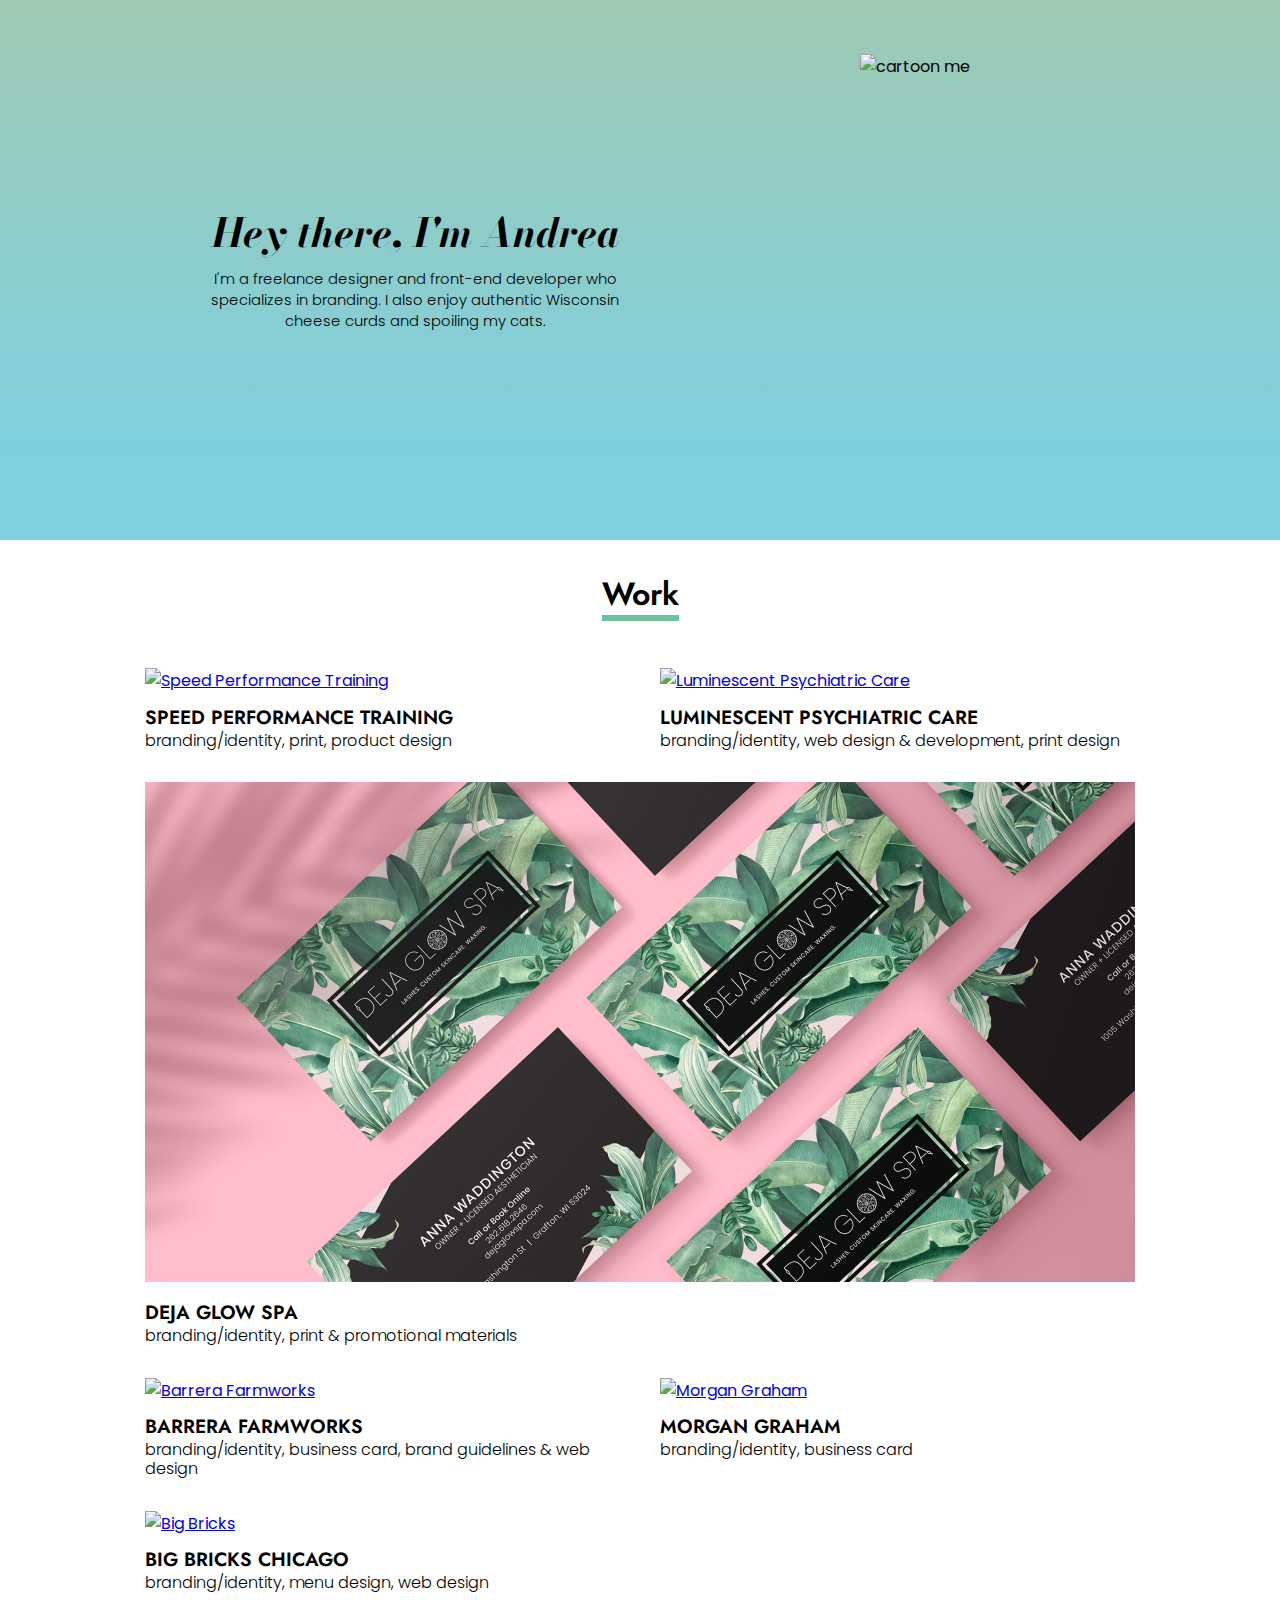
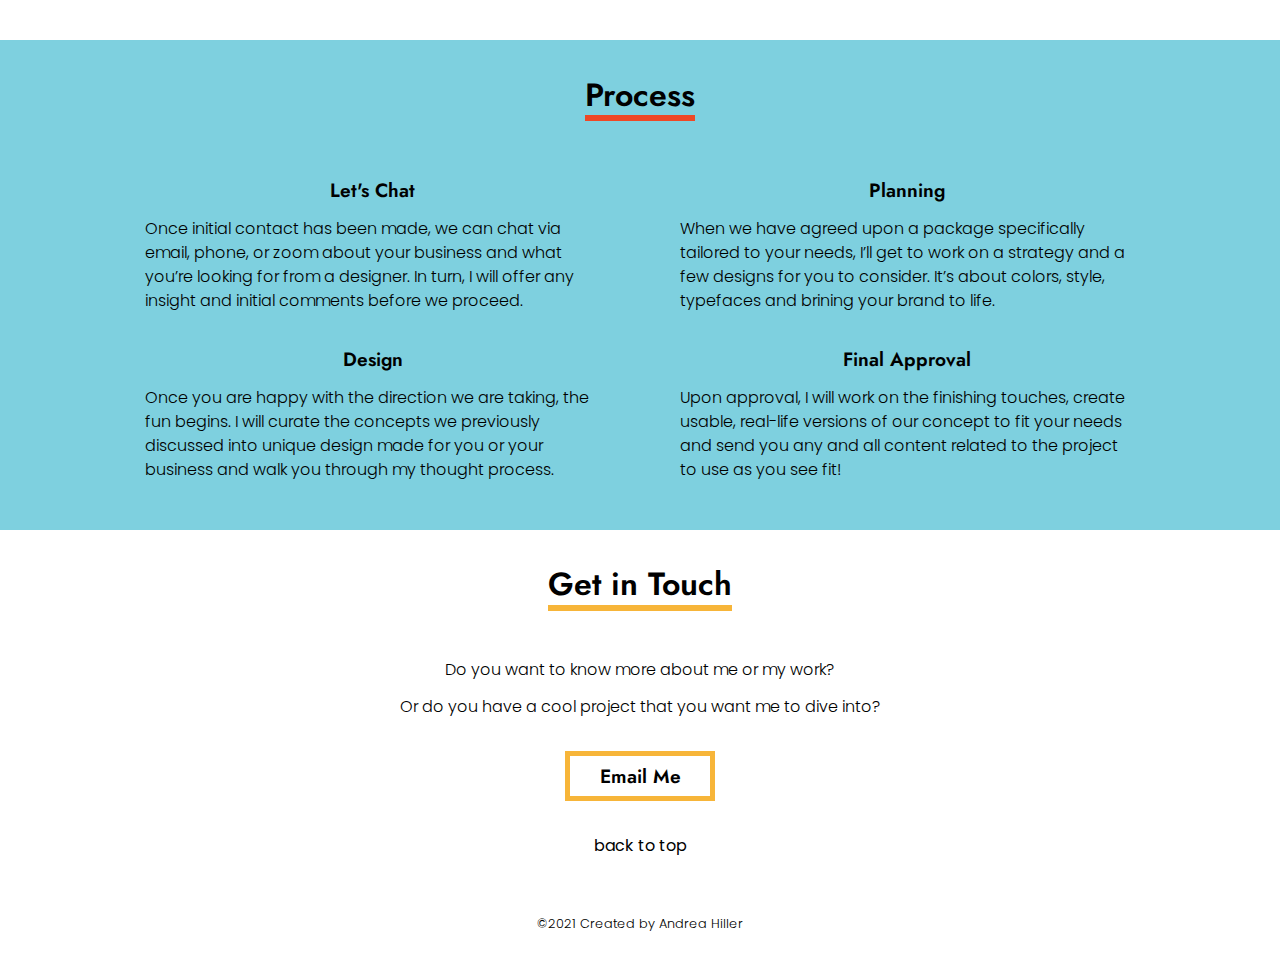
==== index.html @ ebaed8f1 "Update index.html" ====
<!DOCTYPE html>
<html lang="en">
    <head>
        <meta charset="UTF-8">
        <meta name="viewport" content="width=device-width, initial-scale=1">
        <meta http-equiv="X-UA-Compatible" content="IE=edge">
        <meta property="og:title" name="twitter:title" itemprop="name" content="Andrea Hiller, graphic designer">
        <meta property="og:site_name" content="Andrea Hiller, graphic designer">
        <meta property="og:description" name="twitter:description" itemprop="description" content="I'm a freelance
         designer and front-end developer who specializes in branding. I also enjoy authentic Wisconsin cheese 
         curds and spoiling my cats.">
         <meta property="og:type" content="website">
         <meta property="og:image" name="twitter:image:src" itemprop="image" content="resources/images/andrea-thumbnail-1.jpg">
         <meta property="og:image:width" content="1200">
         <meta property="og:image:height" content="630">
         <meta property="og:url" content="http://andreahiller.com">
         <meta name="twitter:card" content="summary_large_image">
         <meta property="og:image:alt" name="twitter:image:alt" content="Andrea Hiller, graphic designer">
        <title>Andrea Hiller</title>
        <link rel="stylesheet" type="text/css" href="resources/style.css">
        <link rel="preconnect" href="https://fonts.gstatic.com">
        <link href="https://fonts.googleapis.com/css2?family=Bodoni+Moda:ital,wght@0,600;1,700&family=Jost:wght@600&family=Poppins:wght@300;500&display=swap" rel="stylesheet">        <link href="https://cdnjs.cloudflare.com/ajax/libs/font-awesome/5.12.0-2/css/all.min.css" rel="stylesheet">
        <script src="https://ajax.googleapis.com/ajax/libs/jquery/3.3.1/jquery.min.js"></script>
    </head>

    <body>
        <nav id="nav-shimmy" class=" nav1 flex-center">
            <div id="nav-shimmy" class="nav-container flex">
                <div id="nav-shimmy" class="logo-area flex">
                    <a href="index.html">
                        <img src="resources/images/andrea-logo-2.svg" alt="Andrea Hiller">
                    </a>
                </div>
                    <div class="links-container flex-center">
                        <ul class="nav-links flex">
                            <li><a class="work-link" href="#work-c">Work</a></li>
                            <li><a class="process-link" href="#process-c">Process</a></li>
                            <li><a class="contact-link" href="#contact-c">Contact</a></li>
                        </ul>
                    </div>
                <div class="burger">
                    <div class="line1"></div>
                    <div class="line2"></div>
                    <div class="line3"></div>
                </div>
            </div>
        </nav>

        <a class="anchor" id="banner-c"><div class="banner flex-center"></a>
            <div class="banner-container flex">
                <div class="banner-info flex-center">
                    <div class="banner-img">
                        <img src="resources/images/solid-logo.svg" alt="logo">
                    </div>
                    <div class="banner-p">
                        <h1>Hey there, <span class="break"><br></span> I'm Andrea</h1>
                        <h4>I'm a freelance designer and front-end developer who specializes in branding. 
                            I also enjoy authentic Wisconsin cheese curds and spoiling my cats.</h4>
                    </div>
                </div>
                <div class="cartoon-img flex-center">
                    <img src="resources/images/cartoon-me.svg" alt="cartoon me">
                </div>
            </div>
        </div>

        <a class="anchor" id="work-c"><div class="work flex-center" id="work-c"></a>
            <div class="work-container flex-center">

                <div class="headline-container flex-center margin-top1">
                    <h2 class="work-headline">Work</h2>
                </div>

                <div class="project-container flex-center margin-top2 padding-bottom1">
                
                    <div class="prj-description-container">
                        <a href="project1.html">
                            <div class="prj-img">
                                <picture>
                                    <source
                                        srcset="resources/images/speed-home-img-645w.jpg"
                                        media="(max-width: 767px)"
                                    />
                                    <source
                                        srcset="resources/images/speed-home-img-990w.jpg"
                                        media="(min-width: 768px)"
                                    />
                                    <img 
                                        src="resources/images/speed-home-img-645w.jpg"
                                        alt="Speed Performance Training"
                                    />
                                </picture>
                            </div>
                        </a>
                        <div class="prj-info">
                            <h4>SPEED PERFORMANCE TRAINING</h4>
                            <p>branding/identity, print, product design</p>
                        </div>
                    </div>
                
                    <div class="prj-description-container">
                        <a href="project2.html">
                            <div class="prj-img">
                                <picture>
                                    <source
                                        srcset="resources/images/lpc-home-img-645w.jpg"
                                        media="(max-width: 767px)"
                                    />
                                    <source
                                        srcset="resources/images/lpc-home-img-990w.jpg"
                                        media="(min-width: 768px)"
                                    />
                                    <img 
                                        src="resources/images/lpc-home-img-645w.jpg"
                                        alt="Luminescent Psychiatric Care"
                                    />
                                </picture>
                            </div>
                        </a>
                        <div class="prj-info">
                            <h4>LUMINESCENT PSYCHIATRIC CARE</h4>
                            <p>branding/identity, web design & development, print design</p>
                        </div>
                    </div>

                    <div class="prj-description-container-lg">
                        <a href="project3.html">
                            <div class="prj-img">
                                <picture>
                                    <source
                                        srcset="resources/images/anna-home-img-645w.jpg"
                                        media="(max-width: 767px)"
                                    />
                                    <source
                                        srcset="resources/images/anna-home-img-990w.jpg"
                                        media="(min-width: 768px)"
                                    />
                                    <img 
                                        src="resources/images/anna-home-img-645w.jpg"
                                        alt="Deja Glow Spa"
                                    />
                                </picture>
                            </div>
                        </a>
                        <div class="prj-info">
                            <h4>DEJA GLOW SPA</h4>
                            <p>branding/identity, print & promotional materials</p>
                        </div>
                    </div>

                    <div class="prj-description-container">
                        <a href="project4.html">
                            <div class="prj-img">
                                <picture>
                                    <source
                                        srcset="resources/images/barrera-home-img-645w.jpg"
                                        media="(max-width: 767px)"
                                    />
                                    <source
                                        srcset="resources/images/barrera-home-img-990w.jpg"
                                        media="(min-width: 768px)"
                                    />
                                    <img 
                                        src="resources/images/barrera-home-img-645w.jpg"
                                        alt="Barrera Farmworks"
                                    />
                                </picture>
                            </div>
                        </a>
                        <div class="prj-info">
                            <h4>BARRERA FARMWORKS</h4>
                            <p>branding/identity, business card, brand guidelines & web design</p>
                        </div>
                    </div>

                    <div class="prj-description-container">
                        <a href="project5.html">
                            <div class="prj-img">
                                <picture>
                                    <source
                                        srcset="resources/images/morgan-prj1-645w.jpg"
                                        media="(max-width: 767px)"
                                    />
                                    <source
                                        srcset="resources/images/morgan-prj1-990w.jpg"
                                        media="(min-width: 768px)"
                                    />
                                    <img 
                                        src="resources/images/morgan-prj1-645w.jpg"
                                        alt="Morgan Graham"
                                    />
                                </picture>
                            </div>
                        </a>
                        <div class="prj-info">
                            <h4>MORGAN GRAHAM</h4>
                            <p>branding/identity, business card</p>
                        </div>
                    </div>
                
                    <div class="prj-description-container-lg">
                        <a href="project6.html">
                            <div class="prj-img">
                                <picture>
                                    <source
                                        srcset="resources/images/bigbricks-home-img-645w.jpg"
                                        media="(max-width: 767px)"
                                    />
                                    <source
                                        srcset="resources/images/bigbricks-home-img-990w.jpg"
                                        media="(min-width: 768px)"
                                    />
                                    <img 
                                        src="resources/images/bigbricks-home-img-645w.jpg"
                                        alt="Big Bricks"
                                    />
                                </picture>
                            </div>
                        </a>
                        <div class="prj-info">
                            <h4>BIG BRICKS CHICAGO</h4>
                            <p>branding/identity, menu design, web design</p>
                        </div>
                    </div>

                </div>
            </div>
        </div>

        <a class="anchor" id="process-c"><div class="process flex-center"></a>
            <div class="process-container flex-center">

                <div class="headline-container flex-center margin-top1 margin-bottom1">
                    <h2 class="process-headline">Process</h2>
                </div>

                <div class="process-detail-container flex-center padding-bottom1">
                
                    <div class="process-description-container">
                        <h4>Let's Chat</h4>
                        <p>Once initial contact has been made, we can chat via email,
                             phone, or zoom about your business and what you’re looking 
                             for from a designer. In turn, I will offer any insight 
                             and initial comments before we proceed.</p>
                    </div>
                
                    <div class="process-description-container">
                        <h4>Planning</h4>
                        <p>When we have agreed upon a package specifically tailored to 
                            your needs, I’ll get to work on a strategy and a few 
                            designs for you to consider. It’s about colors, style, 
                            typefaces and brining your brand to life.</p>
                    </div>

                    <div class="process-description-container extra-margin">
                        <h4>Design</h4>
                        <p>Once you are happy with the direction we are taking, 
                            the fun begins. I will curate the concepts we previously 
                            discussed into unique design made for you or your
                            business and walk you through my thought process. </p>
                    </div>
                
                
                    <div class="process-description-container extra-margin">
                        <h4>Final Approval</h4>
                        <p>Upon approval, I will work on the finishing 
                            touches, create usable, real-life versions of our concept 
                            to fit your needs and send you any and all content 
                            related to the project to use as you see fit!</p>
                    </div>

                </div>
            </div>
        </div>

        <a class="anchor" id="contact-c"><div class="contact flex-center"></a>
            <div class="contact-container flex-center">

                <div class="headline-container flex-center margin-top1">
                    <h2 class="contact-headline">Get in Touch</h2>
                </div>

                <div class="contact-detail-container flex-center margin-top2">
                
                    <div class="contact-description-container margin-bottom2">
                        <p>Do you want to know more about me or my work?</p>
                        <p class="margin-top08">Or do you have a cool project that you want me to 
                            dive into?</p>
                    </div>
                    <div class="intouch-btn flex-center margin-bottom2">
                        <a href="mailto:andrealhiller@gmail.com"><button class="email-me">Email Me</button></a>
                    </div>
                    <a href="#banner-c" class="contact-top-btn flex-center smooth-scroll">
                        <i class="fas fa-chevron-up"></i>
                        <p>back to top</p>
                    </a>

                </div>
            </div>
        </div>

        <footer class="flex-center margin-top2 margin-bottom2">
            <p>&#169;2021 Created by Andrea Hiller</p>
        </footer>

        

        <script src="resources/app.js"></script>
        
    </body>
    </html>
---- resources/style.css ----
* {
  margin: 0;
  padding: 0;
  box-sizing: border-box;
  font-family: 'Poppins', sans-serif;
}

html, .smooth-scroll {
  scroll-behavior: smooth;
}

body {
}

.resize-animation-stopper * {
  transition: none !important;
  animation: none !important;
}

.flex-center {
  display: flex;
  justify-content: center;
  flex-wrap: wrap;
}

.flex {
  display: flex;
  flex-wrap: wrap;
}

.margin-top1 {
  margin-top: 1em;
}

.margin-top2 {
  margin-top: 2em;
}

.margin-top08 {
  margin-top: .8em;
}

.margin-bottom2 {
  margin-bottom: 2em;
}

.margin-bottom1 {
  margin-bottom: 1em;
}

.padding-bottom1 {
  padding-bottom: 1em;
}

a.anchor {
  display: block;
  position: relative;
  top: -80px;
  visibility: hidden;
}

/********************************************************************     XXXpx-400px */
/************************************************      NAV-CONTAINER */
.nav1 {
  /*display: flex;
  justify-content: center;*/
  position: fixed;
  width: 100%;
  height: 8vh;
  min-height: 80px;
  background-color: rgba(255, 255, 255, 0.93);
  opacity: 0;
  transition: .5s;
}

.nav-container {
  /*display: flex;*/
  justify-content: space-between;
  align-items: center;
  position: fixed;
  min-height: 80px;
  width: 90%;
  height: 8vh;
  /*background-color: #ee4826;*/
  
}
/*****************************      CUSTOM NAV */
#nav-shimmy.cus-nav {
  opacity: 1;
}
/*****************************      CUSTOM NAV */

.logo-area {
  /*display: flex;*/
  position: fixed;
  align-items: center;
  height: 8vh;
  /*opacity: 0;
  transition: .5s;*/
}

.logo-area img {
  height: 60%;
  min-height: 45px;
  width: auto;
}

.links-container {
  /*display: none;*/
  align-items: center;
  /*justify-content: center;*/
  position: fixed;
  height: 100%;
  width: 100%;
  left: 0;
  top: -100vh;
  transform: translateY(0);
  transition: .5s ease-in;
  background-color: rgba(245, 245, 245, 0.9);
  opacity: 1;
  overflow-y: hidden;
}

.nav-links {
  /*display: flex;*/
  align-items: center;
  justify-content: space-between;
  flex-direction: column;
  height: 60%;
}

.nav-links li{
  opacity: 0;
  list-style: none;
}

.nav-links a {
  color: rgb(19, 19, 19);
  font-family: 'Jost', sans-serif;
  font-weight: 600;
  font-size: 3em;
  text-decoration: none;
  opacity: 1;
  transition: .5s ease-in;
}

        /***************************************      MENU UNDERLINE */
        .work-link {
          border-bottom: solid 10px #6bc39e;
          display: inline-block;
          height: 1.5em;
      }

      .process-link {
          border-bottom: solid 10px #ee4826;
          display: inline-block;
          height: 1.5em;
      }

      .contact-link {
          border-bottom: solid 10px #f7b539;
          display: inline-block;
          height: 1.5em;
      }
      /***************************************      MENU UNDERLINE */

.burger {
  display: block;
  cursor: pointer;
  position: fixed;
  left: 83%;
}

.burger div {
  width: 35px;
  height: 5px;
  margin: 4px 0;
  transition: all 0.3s ease;
}

.line1 {
  background-color: #6bc39e;
}

.line2 {
  background-color: #ee4826;
}

.line3 {
  background-color: #f7b539;
}

        /***********************      ANIMATIONS */
        html.nav-active .links-container {
          display: flex;
          transform: translateY(100vh);
          animation: navBg .5s ease-in;
          -o-animation: ;
        }

        html.nav-active li:nth-child(1) {
          -moz-animation: navLinkFade 0.5s ease forwards .5s;
          -o-animation: navLinkFade 0.5s ease forwards .5s;
          -webkit-animation: navLinkFade 0.5s ease forwards .5s;
          animation: navLinkFade 0.5s ease forwards .5s;
        }
        html.nav-active li:nth-child(2) {
          -moz-animation: navLinkFade 0.5s ease forwards .7s;
          -o-animation: navLinkFade 0.5s ease forwards .7s;
          -webkit-animation: navLinkFade 0.5s ease forwards .7s;
          animation: navLinkFade 0.5s ease forwards .7s;
        }
        html.nav-active li:nth-child(3) {
          -moz-animation: navLinkFade 0.5s ease forwards .9s;
          -o-animation: navLinkFade 0.5s ease forwards .9s;
          -webkit-animation: navLinkFade 0.5s ease forwards .9s;
          animation: navLinkFade 0.5s ease forwards .9s;
        }

        @keyframes navLinkFade {
            from{
                opacity: 0;
                transform: translateY(100px);
            }
            to{
                opacity: 1;
                transform: translateY(0px);
            }
        }

        html.nav-active .line1 {
            transform: rotate(-45deg) translate(-5px, 8px);
            background-color: #6bc39e;
        }
        html.nav-active .line2 {
            opacity: 0;
        }
        html.nav-active .line3 {
            transform: rotate(45deg) translate(-5px, -8px);
            background-color: #6bc39e;
        }
        /***********************      END ANIMATIONS */
/************************************************      END NAV-CONTAINER */




/************************************************      BANNER */
.banner {
  height: 100vh;
  width: 100vw;
  background: linear-gradient(0deg, rgba(126,208,223,1) 16%, rgba(158,201,179,1) 100%);
}

.banner-container {
  /*display: flex;
  flex-wrap: wrap;*/
  align-content: space-between;
  height: 100%;
  width: 100%;
  /*background-color: mediumblue;*/
}

.banner-img {
  display: none;
}

.banner-info {
  /*display: flex;
  justify-content: center;*/
  align-items: center;
  width: 100%;
  height: 40%;
  /*background-color: blueviolet;*/
}

.banner-p {

  width: 100%;
  height: auto;
  /*background-color: #f7b539;*/
  /*margin: 4vh 0 2vh 0*/
  padding: 0 5vw;
}

.banner-p h1 {
  font-family: 'Bodoni Moda', serif;
  font-style: italic;
  font-size: 2.5em;
  line-height: 1.25em;
  text-align: center;
}

.banner-info h4 {
  font-size: .92em;
  font-weight: 300;
  padding-top: .8em;
  text-align: center;
}


.cartoon-img {
  /*display: flex;
  justify-content: center;*/
  width: 100%;
  height: 60%;
  /*background-color: #ee4826;*/
}

.cartoon-img img {
  height: 100%;
  width: auto;
  /*background-color: gold;*/
}

.headline-container {
  /*display: flex;
  justify-content: center;*/
  align-items: center;
  width: 100%;
  height: 5em;
  /*background-color: chartreuse;*/
}
/************************************************      END BANNER */




/************************************************       WORK */
.work {
  width: 100%;
  height: auto;
}

.work-container {
  width: 100%;
  height: auto;
  /*background-color: cornflowerblue;*/
}

.work-headline {
  font-size: 2em;
  font-family: 'Jost', sans-serif;
  font-weight: 600;
  border-bottom: solid 6px #6bc39e;
  height: 1.55em;
  /*background-color: darkolivegreen;*/
}

.project-container {
  /*display: flex;
  justify-content: center;*/
  align-items: center;
  width: 100%;
  height: auto;
  cursor: pointer;
  /*background-color: grey;*/
}

.prj-description-container, .prj-description-container-lg {
  width: 90%;
  height: auto;
  margin-bottom: 2em;
  /*background-color: lightblue;*/
}

.prj-img {
  width: 100%;
  height: auto;
  /*background-color: lightgrey;*/
}

.prj-img img {
  width: 100%;
  height: auto;
}

/*.prj-3-mobile {
  background-image: url('images/anna-bcard-home-mobile.jpg');
  background-size: 100%;
  background-repeat: no-repeat;
  background-position: 50% 50%;
  width: auto;
  height: 225px;
  background-color: lightgrey;
  overflow: hidden;
}*/

.prj-description-container h4, .prj-description-container-lg h4 {
  font-family: 'Jost', sans-serif;
  font-weight: 600;
  font-size: 1.2em;
  margin-top: .5em;
}

.prj-description-container p, .prj-description-container-lg p {
  font-weight: 300;
  font-size: 1em;
  line-height: 1.2em;
}
/************************************************       END WORK */




/************************************************       PROCESS */
.process {
  width: 100%;
  height: auto;
  background-color: rgba(126,208,223,1);
}

.process-container {
  width: 100%;
  height: auto;
  /*background-color: cornflowerblue;*/
}

.process-headline {
  font-size: 2em;
  font-family: 'Jost', sans-serif;
  font-weight: 600;
  border-bottom: solid 6px #ee4826;
  height: 1.55em;
  top: -5px;
}

.process-detail-container {
  width: 90%;
  height: auto;
  margin-bottom: 2em;
  /*background-color: darkgreen;*/
}

.process-description-container {
  width: 100%;
  height: auto;
  margin-top: 1.5em;
  /*background-color: darkkhaki;*/
}

.process-description-container h4 {
  font-family: 'Jost', sans-serif;
  font-weight: 600;
  font-size: 1.4em;
  text-align: center;
}

.process-description-container p {
  font-weight: 300;
  font-size: 1em;
  line-height: 1.5em;
  margin-top: .8em;
}
/************************************************       END PROCESS */





/************************************************       CONTACT */
.contact {
  width: 100%;
  height: auto;
  /*background-color: lightpink;*/
}

.contact-container {
  width: 100%;
  height: auto;
  /*background-color: cornflowerblue;*/
}

.contact-detail-container {
  width: 90%;
  height: auto;
  margin-bottom: 2em;
  /*background-color: darkgreen;*/
}

.contact-headline {
  font-size: 2em;
  font-family: 'Jost', sans-serif;
  font-weight: 600;
  border-bottom: solid 6px #f7b539;
  height: 1.55em;
  top: -5px;
}

.contact-description-container p {
  font-weight: 300;
  font-size: 1em;
  line-height: 1.5em;
  text-align: center;
  /*margin-top: .8em;*/
}

.intouch-btn {
  width: 100%;
  height: auto;
  /*background-color: darkslategray;*/
}

.email-me {
  width: 150px;
  height: 50px;
  background-color: white;
  border: 5px solid #f7b539;
  font-size: 1.2em;
  font-family: 'Jost', sans-serif;
  font-weight: 600;
  cursor: pointer;
}

a.contact-top-btn {
  width: 100%;
  height: auto;
  cursor: pointer;
  text-decoration: none;
  color: black;
}

.fa-chevron-up {
  width: 100%;
  font-size: 1.2em;
  text-align: center;
  /*background-color: darkturquoise;*/
}

.contact-top-btn p {
  width: 100%;
  text-align: center;
  /*background-color: deeppink;*/
}
/************************************************       END CONTACT */





/************************************************       FOOTER */
footer {
  font-size: .8em;
  font-weight: 300;
}
/************************************************       END FOOTER */
/********************************************************************     END XXXpx-375px */





/* XXXXXXXXXXXXXXXXXXXXXXXXXXXXXXXXXXXXXXXXXXXXXXXXXXXXXXXXXXXXXXXXXXXXXXXXXXXXXXXXXXXXXXX*/
/* XXXXXXXXXXXXXXXXXXXXXXXXXXXXXXXXXXXXXXXXXXXXXXXXXXXXXXXXXXXXXXXXXXXXXXXXXXXXXXXXXXXXXXX*/






/********************************************************************     375px-500px */
@media only screen and (min-width: 375px) {

  /************************************************        NAV */
  .nav-container {
    width: 84%;
  }
  /************************************************       END NAV */




  /************************************************       BANNER */
  .banner-info {
    height: 35%;
    /*background-color: deeppink;*/
  }
  .banner-p {
    /*background-color: gainsboro;*/
  }
  .cartoon-img {
    height: 65%;
  }

  /************************************************       END BANNER */




  /************************************************       WORK */
  .prj-description-container, .prj-description-container-lg {
    width: 84%;
  }
  .prj-img {
    width: 100%;
    height: auto;

  }
  /************************************************       END WORK */




    /************************************************       PROCESS */
    .process-detail-container {
      width: 84%;
    }
    /************************************************       END PROCESS */
}
/********************************************************************     END 400px-500px */





/* XXXXXXXXXXXXXXXXXXXXXXXXXXXXXXXXXXXXXXXXXXXXXXXXXXXXXXXXXXXXXXXXXXXXXXXXXXXXXXXXXXXXXXX*/
/* XXXXXXXXXXXXXXXXXXXXXXXXXXXXXXXXXXXXXXXXXXXXXXXXXXXXXXXXXXXXXXXXXXXXXXXXXXXXXXXXXXXXXXX*/





/********************************************************************     500px-767px */
@media only screen and (min-width: 500px) {
  /************************************************       BANNER */
  .banner-info {
    height: 30%;
    /*background-color: deeppink;*/
  }
  .break {
    display: none;
  }
  .banner-p {
    /*background-color: gainsboro;*/
  }
  .cartoon-img {
    height: 70%;
  }
  /************************************************       END BANNER */
}
/********************************************************************     END 500px-767px */





/* XXXXXXXXXXXXXXXXXXXXXXXXXXXXXXXXXXXXXXXXXXXXXXXXXXXXXXXXXXXXXXXXXXXXXXXXXXXXXXXXXXXXXXX*/
/* XXXXXXXXXXXXXXXXXXXXXXXXXXXXXXXXXXXXXXXXXXXXXXXXXXXXXXXXXXXXXXXXXXXXXXXXXXXXXXXXXXXXXXX*/





/********************************************************************     768px-XXXpx */
@media only screen and (min-width: 768px) {
  html.nav-active .links-container, html.nav-active li {
    -webkit-animation: none !important;
    -moz-animation: none !important;
    -o-animation: none !important;
    -ms-animation: none !important;
    animation: none !important;
    -o-transform: none !important;
    -moz-transform: none !important;
    -ms-transform: none !important;
    -webkit-transform: none !important;
    transform: none !important;
  }

  a.anchor {
    top: -7.9vh;
  }

  /************************************************      NAV-CONTAINER */
  .nav-container {
    max-width: 1000px;
    padding: 0;
    /*padding: 0 8%;*/
    /*background-color: lightgreen;*/
  }

  .logo-area {
    position: relative;
  }

  .links-container {
    display: inline-flex;
    justify-content: space-between;
    /*position: absolute;*/
    position: relative;
    min-height: 80px;
    height: 8vh;
    width: 35%;
    max-width: 300px;
    opacity: 1;
    background-color: transparent;
    top: 0;
    /*left: 65%;*/
    /*background-color: tomato;*/
  }

  .nav-links {
    /*display: flex;
    align-items: center;*/
    justify-content: space-between;
    flex-direction: row;
    width: 100%;
    /*background-color: sienna;*/
  }

  .nav-links li {
    /*display: inline-flex;*/
    opacity: 1;
  }

  .nav-links li a {
    font-size: 1em;
    /*position: relative;*/
    top: -5px;
    /*background-color: seagreen;*/
  }

          /***************************************      MENU UNDERLINE */
          .work-link {
            border-bottom: solid 5px #6bc39e;
            display: inline-block;
            height: 1.7em;
        }

        .process-link {
            border-bottom: solid 5px #ee4826;
            display: inline-block;
            height: 1.7em;
        }

        .contact-link {
            border-bottom: solid 5px #f7b539;
            display: inline-block;
            height: 1.7em;
        }
        /***************************************      MENU UNDERLINE */

        .burger {
          display: none;
        }

        .banner-info {
          /*background-color: darkseagreen;*/
        }

        .banner-p {
          /*background-color: darkslateblue;*/
        }
  /************************************************      END NAV-CONTAINER */




  /************************************************      BANNER */
    .banner {
      height: 60vh;
      width: 100%;
      /*background-color: violet;*/
    }

    .banner-container {
      max-width: 1000px;
      flex-wrap: nowrap;
      /*background-color: wheat;*/
    }

    .banner-info {
      width: 55%;
      height: 100%;
      align-items: center;
      /*background-color: teal;*/
    }

    .cartoon-img {
      width: 45%;
      height: 100%;
      align-items: flex-end;
      /*background-color: tomato;*/
    }

    .cartoon-img img {
      width: auto;
      height: 90%;
      /*background-color: yellowgreen;*/
    }
  /************************************************      END BANNER */




  /************************************************       WORK */
    .work-container {
      max-width: 1100px;
      /*background-color: aquamarine;*/
    }

    .project-container {
      justify-content: space-between;
      align-items: flex-start;
      flex-wrap: wrap;
      width: 90%;
      /*background-color: darkgoldenrod;*/
    }

    .prj-description-container {
      width: 48%;
      /*background-color: darkgreen;*/
    }

    .prj-description-container-lg {
      width: 100%;
      /*background-color: darkgreen;*/
    }

    .prj-img {
      width: 100%;
    }
  /************************************************       END WORK */




  /************************************************       PROCESS */
.process-container {
  /*justify-content: space-between;*/
  align-items: flex-start;
  flex-wrap: wrap;
  max-width: 1100px;
  /*background-color: darkgoldenrod;*/
}

.process-detail-container {
  justify-content: space-between;
  width: 90%;
}

.process-description-container {
  width: 46%;
}

.process-description-container h4 {
  font-family: 'Jost', sans-serif;
  font-weight: 600;
  font-size: 1.2em;
  text-align: center;
}

.process-description-container p {
  font-weight: 300;
  font-size: 1em;
  line-height: 1.5em;
  margin-top: .8em;
}

.extra-margin {
  margin-top: 2em;
}
/************************************************       END PROCESS */
}
/********************************************************************     END 768px-XXXpx */





/* XXXXXXXXXXXXXXXXXXXXXXXXXXXXXXXXXXXXXXXXXXXXXXXXXXXXXXXXXXXXXXXXXXXXXXXXXXXXXXXXXXXXXXX*/
/* XXXXXXXXXXXXXXXXXXXXXXXXXXXXXXXXXXXXXXXXXXXXXXXXXXXXXXXXXXXXXXXXXXXXXXXXXXXXXXXXXXXXXXX*/
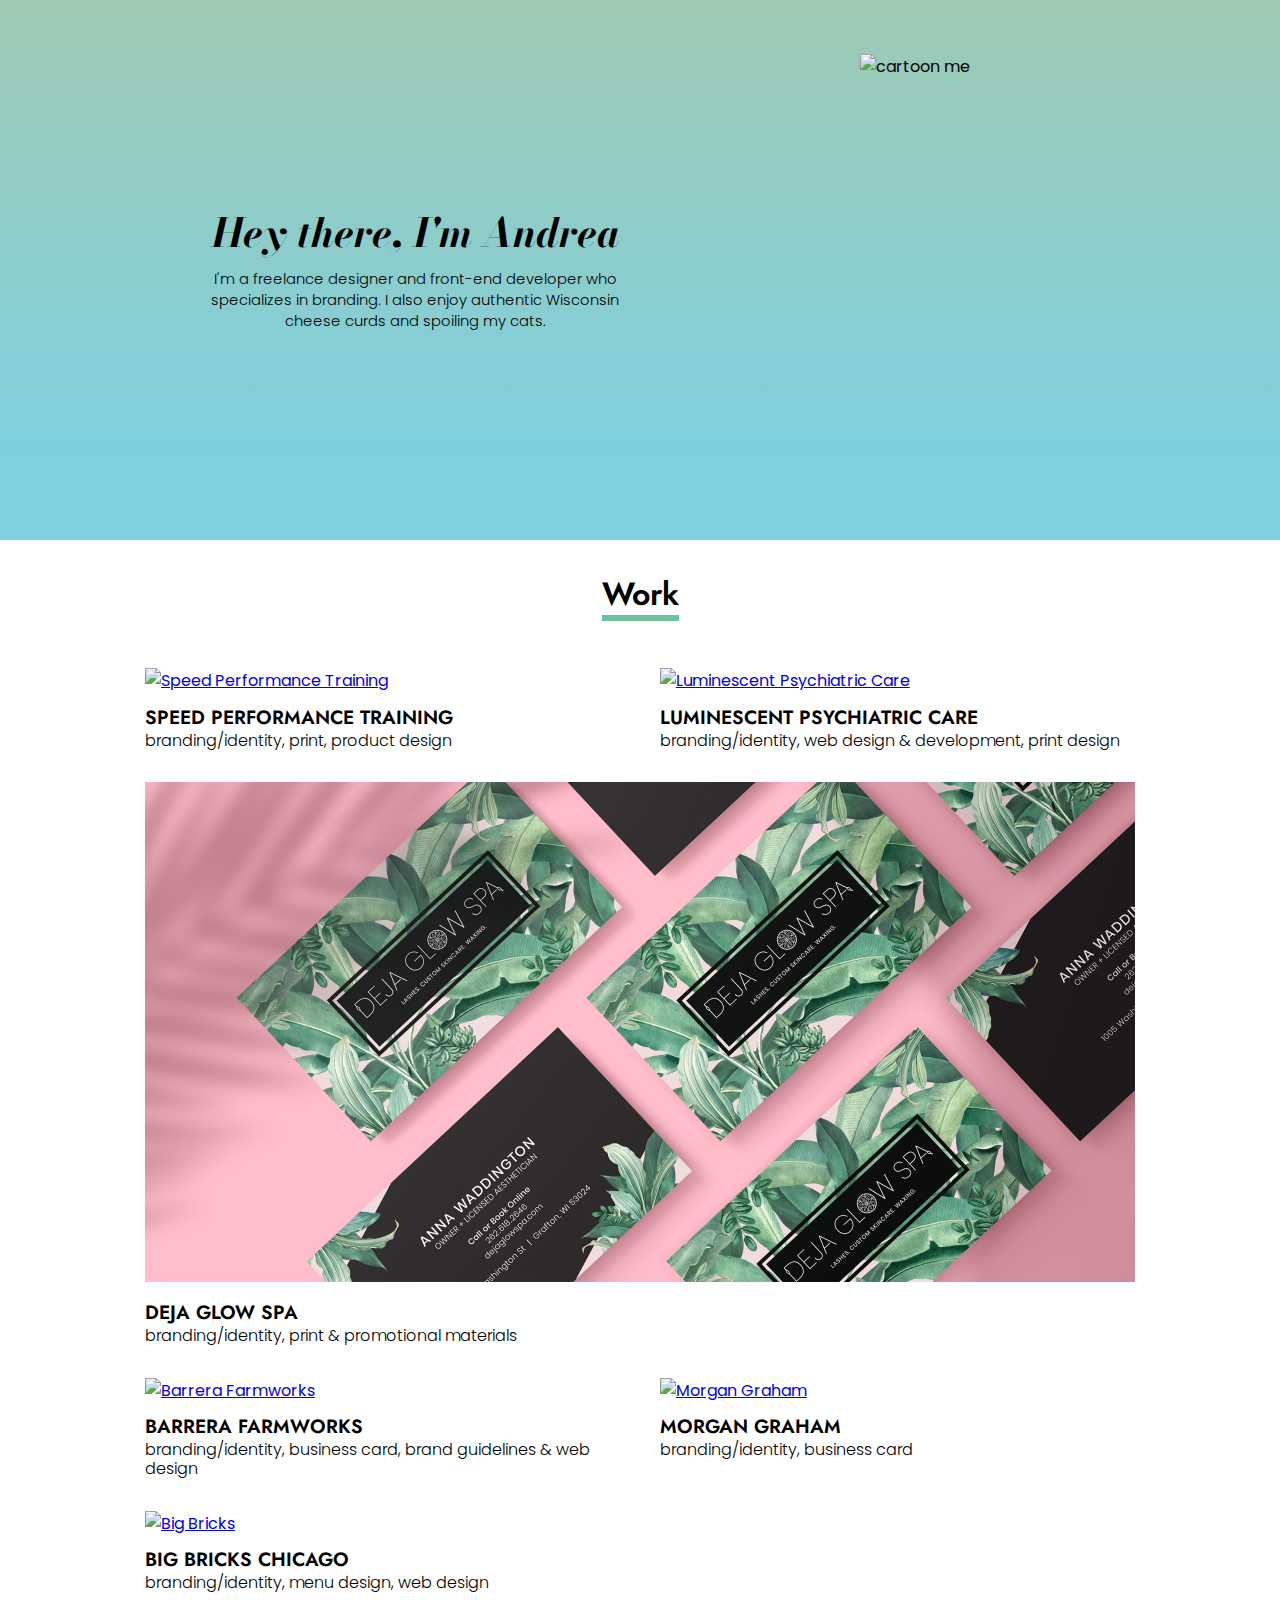
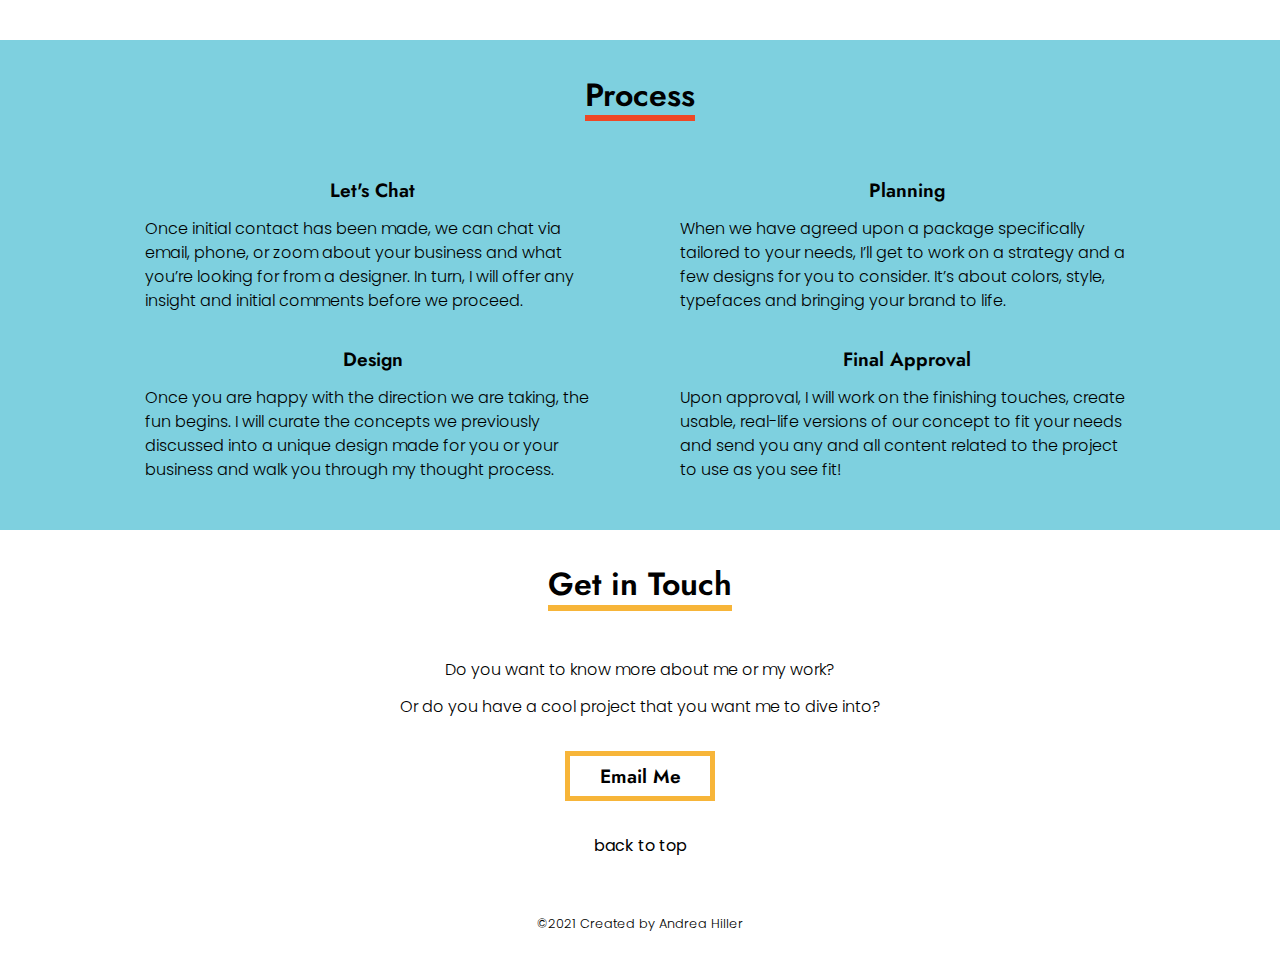
==== commit f860f760: "updated words" ====
--- a/index.html
+++ b/index.html
@@ -74,7 +74,7 @@
                 <div class="project-container flex-center margin-top2 padding-bottom1">
                 
                     <div class="prj-description-container">
-                        <a href="project1.html">
+                        <a href="speed.html">
                             <div class="prj-img">
                                 <picture>
                                     <source
@@ -99,7 +99,7 @@
                     </div>
                 
                     <div class="prj-description-container">
-                        <a href="project2.html">
+                        <a href="luminescent.html">
                             <div class="prj-img">
                                 <picture>
                                     <source
@@ -124,7 +124,7 @@
                     </div>
 
                     <div class="prj-description-container-lg">
-                        <a href="project3.html">
+                        <a href="dejaglowspa.html">
                             <div class="prj-img">
                                 <picture>
                                     <source
@@ -149,7 +149,7 @@
                     </div>
 
                     <div class="prj-description-container">
-                        <a href="project4.html">
+                        <a href="barrerafarmworks.html">
                             <div class="prj-img">
                                 <picture>
                                     <source
@@ -174,7 +174,7 @@
                     </div>
 
                     <div class="prj-description-container">
-                        <a href="project5.html">
+                        <a href="morgangraham.html">
                             <div class="prj-img">
                                 <picture>
                                     <source
@@ -199,7 +199,7 @@
                     </div>
                 
                     <div class="prj-description-container-lg">
-                        <a href="project6.html">
+                        <a href="bigbricks.html">
                             <div class="prj-img">
                                 <picture>
                                     <source
@@ -249,14 +249,14 @@
                         <p>When we have agreed upon a package specifically tailored to 
                             your needs, I’ll get to work on a strategy and a few 
                             designs for you to consider. It’s about colors, style, 
-                            typefaces and brining your brand to life.</p>
+                            typefaces and bringing your brand to life.</p>
                     </div>
 
                     <div class="process-description-container extra-margin">
                         <h4>Design</h4>
                         <p>Once you are happy with the direction we are taking, 
                             the fun begins. I will curate the concepts we previously 
-                            discussed into unique design made for you or your
+                            discussed into a unique design made for you or your
                             business and walk you through my thought process. </p>
                     </div>
                 
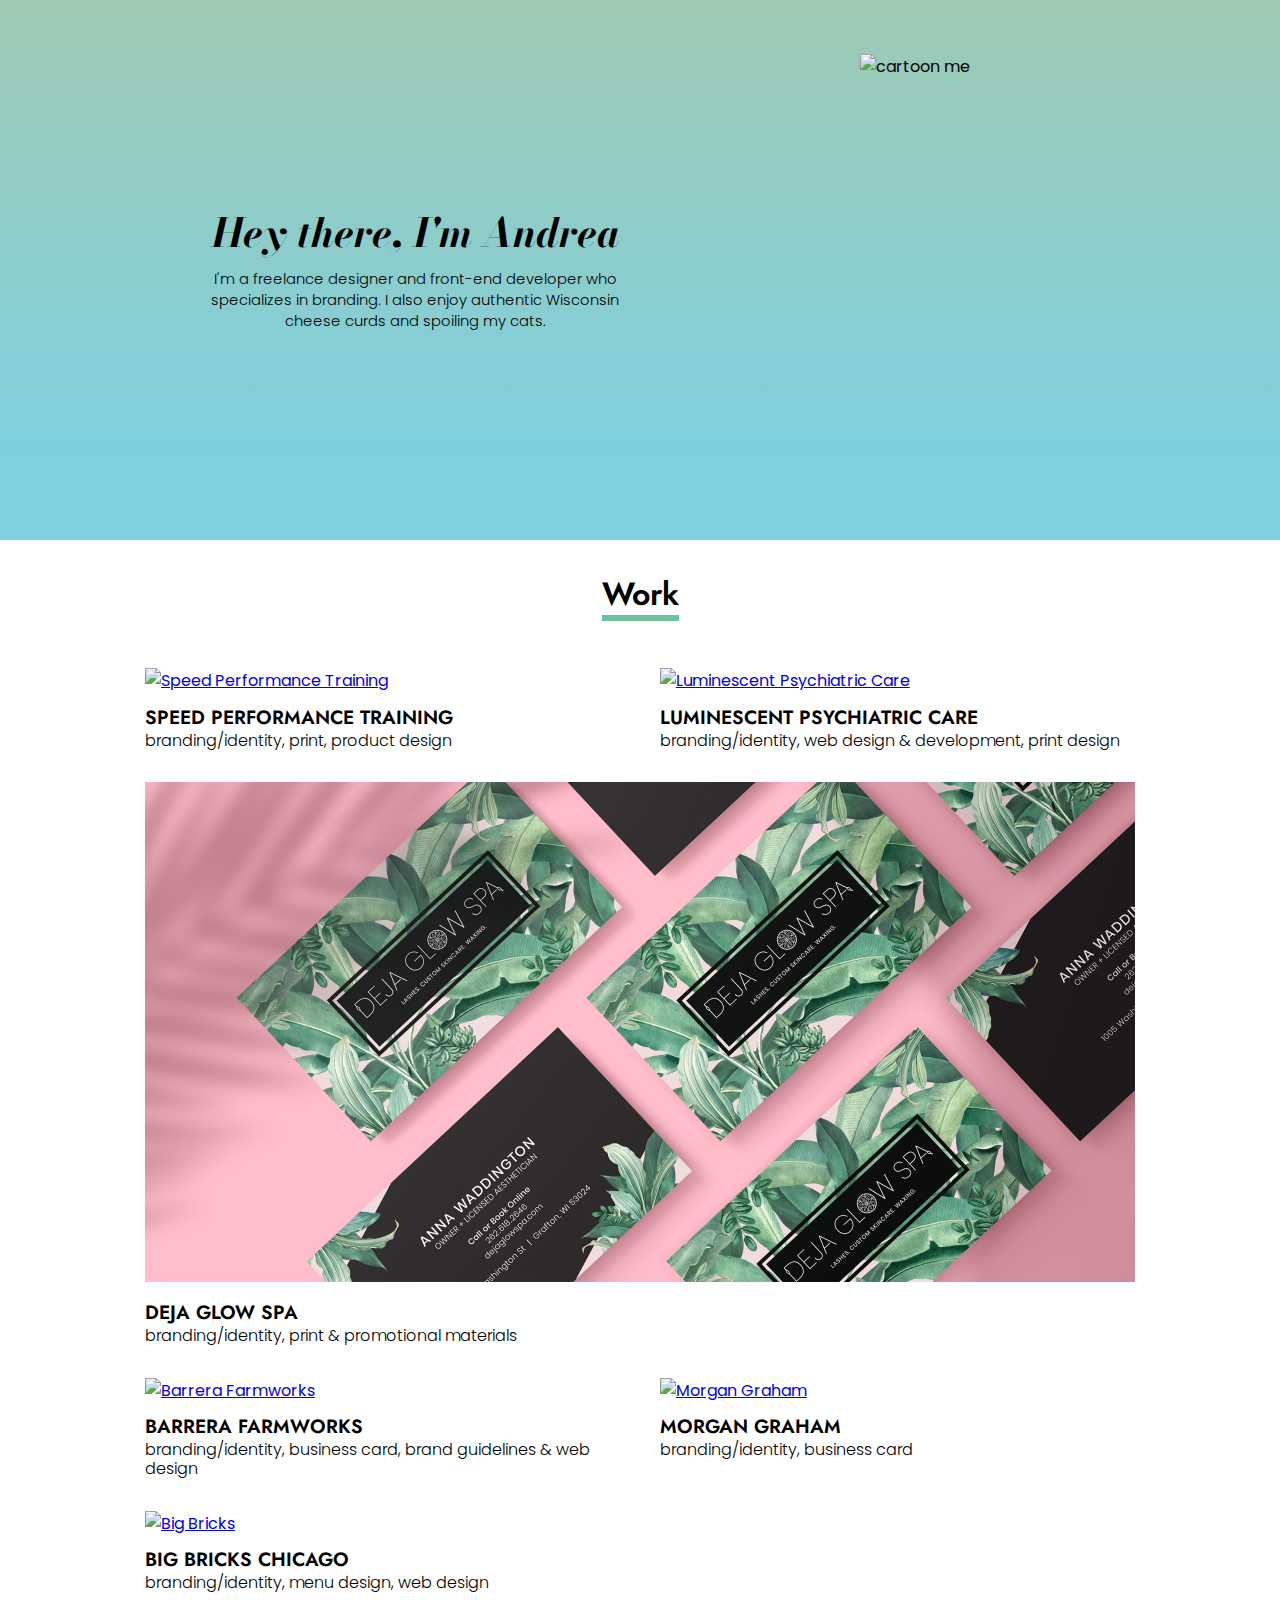
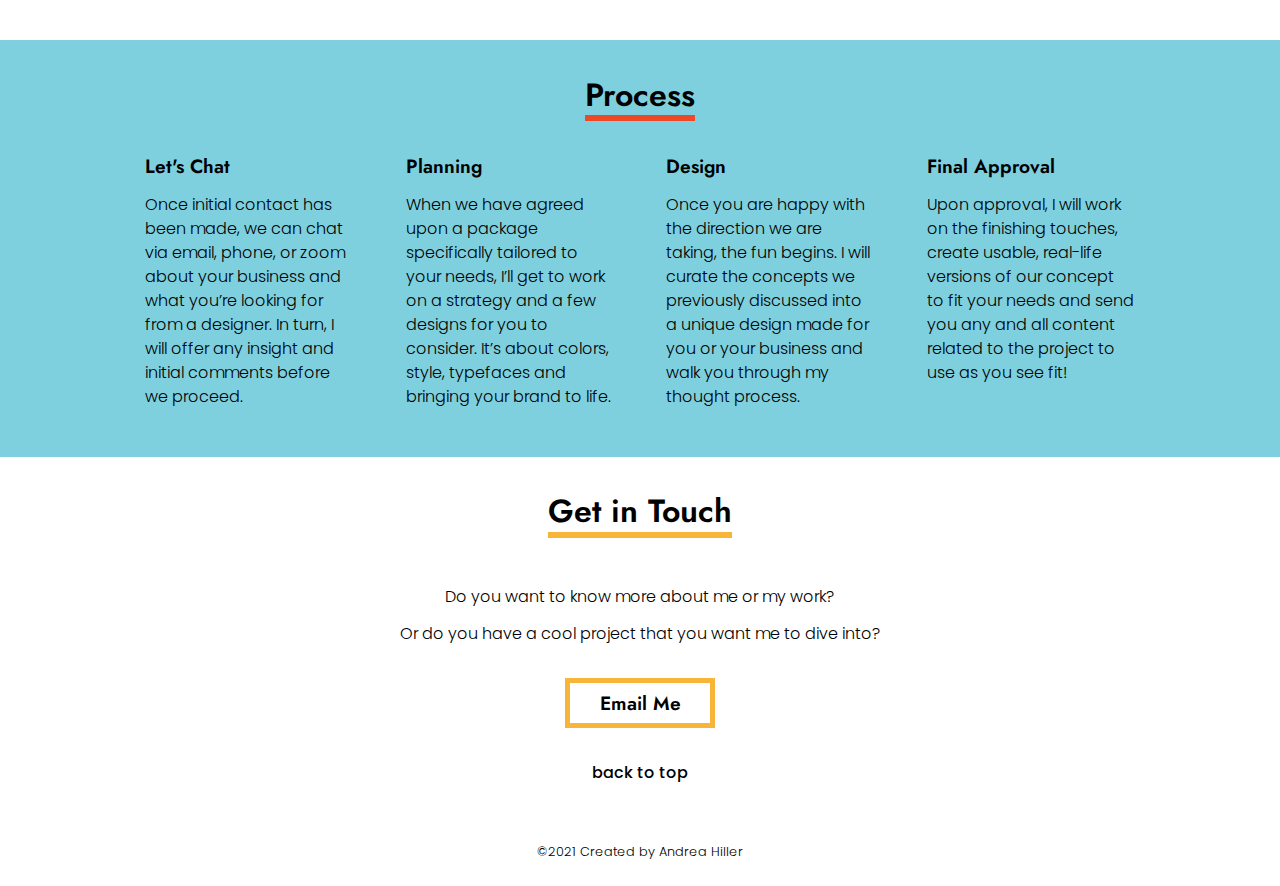
==== commit feebd84b: "Update index.html" ====
--- a/resources/style.css
+++ b/resources/style.css
@@ -375,16 +375,10 @@
   height: auto;
 }
 
-/*.prj-3-mobile {
-  background-image: url('images/anna-bcard-home-mobile.jpg');
-  background-size: 100%;
-  background-repeat: no-repeat;
-  background-position: 50% 50%;
-  width: auto;
-  height: 225px;
-  background-color: lightgrey;
-  overflow: hidden;
-}*/
+.prj-info {
+  width: 100%;
+  height: auto;
+}
 
 .prj-description-container h4, .prj-description-container-lg h4 {
   font-family: 'Jost', sans-serif;
@@ -530,6 +524,7 @@
 .contact-top-btn p {
   width: 100%;
   text-align: center;
+  font-weight: 500;
   /*background-color: deeppink;*/
 }
 /************************************************       END CONTACT */
@@ -588,14 +583,14 @@
 
 
   /************************************************       WORK */
-  .prj-description-container, .prj-description-container-lg {
+  /*.prj-description-container, .prj-description-container-lg {
     width: 84%;
   }
   .prj-img {
     width: 100%;
     height: auto;
 
-  }
+  }*/
   /************************************************       END WORK */
 
 
@@ -868,4 +863,24 @@
 
 
 /* XXXXXXXXXXXXXXXXXXXXXXXXXXXXXXXXXXXXXXXXXXXXXXXXXXXXXXXXXXXXXXXXXXXXXXXXXXXXXXXXXXXXXXX*/
-/* XXXXXXXXXXXXXXXXXXXXXXXXXXXXXXXXXXXXXXXXXXXXXXXXXXXXXXXXXXXXXXXXXXXXXXXXXXXXXXXXXXXXXXX*/+/* XXXXXXXXXXXXXXXXXXXXXXXXXXXXXXXXXXXXXXXXXXXXXXXXXXXXXXXXXXXXXXXXXXXXXXXXXXXXXXXXXXXXXXX*/
+
+
+
+
+
+
+/********************************************************************     1000px-XXXpx */
+@media only screen and (min-width: 1000px) {
+  .process-description-container {
+    width: 21%;
+    height: auto;
+    align-items: flex-start;
+    margin-top: 0;
+    /*background-color: cadetblue;*/
+  }
+
+  .process-description-container h4 {
+    text-align: left;
+  }
+}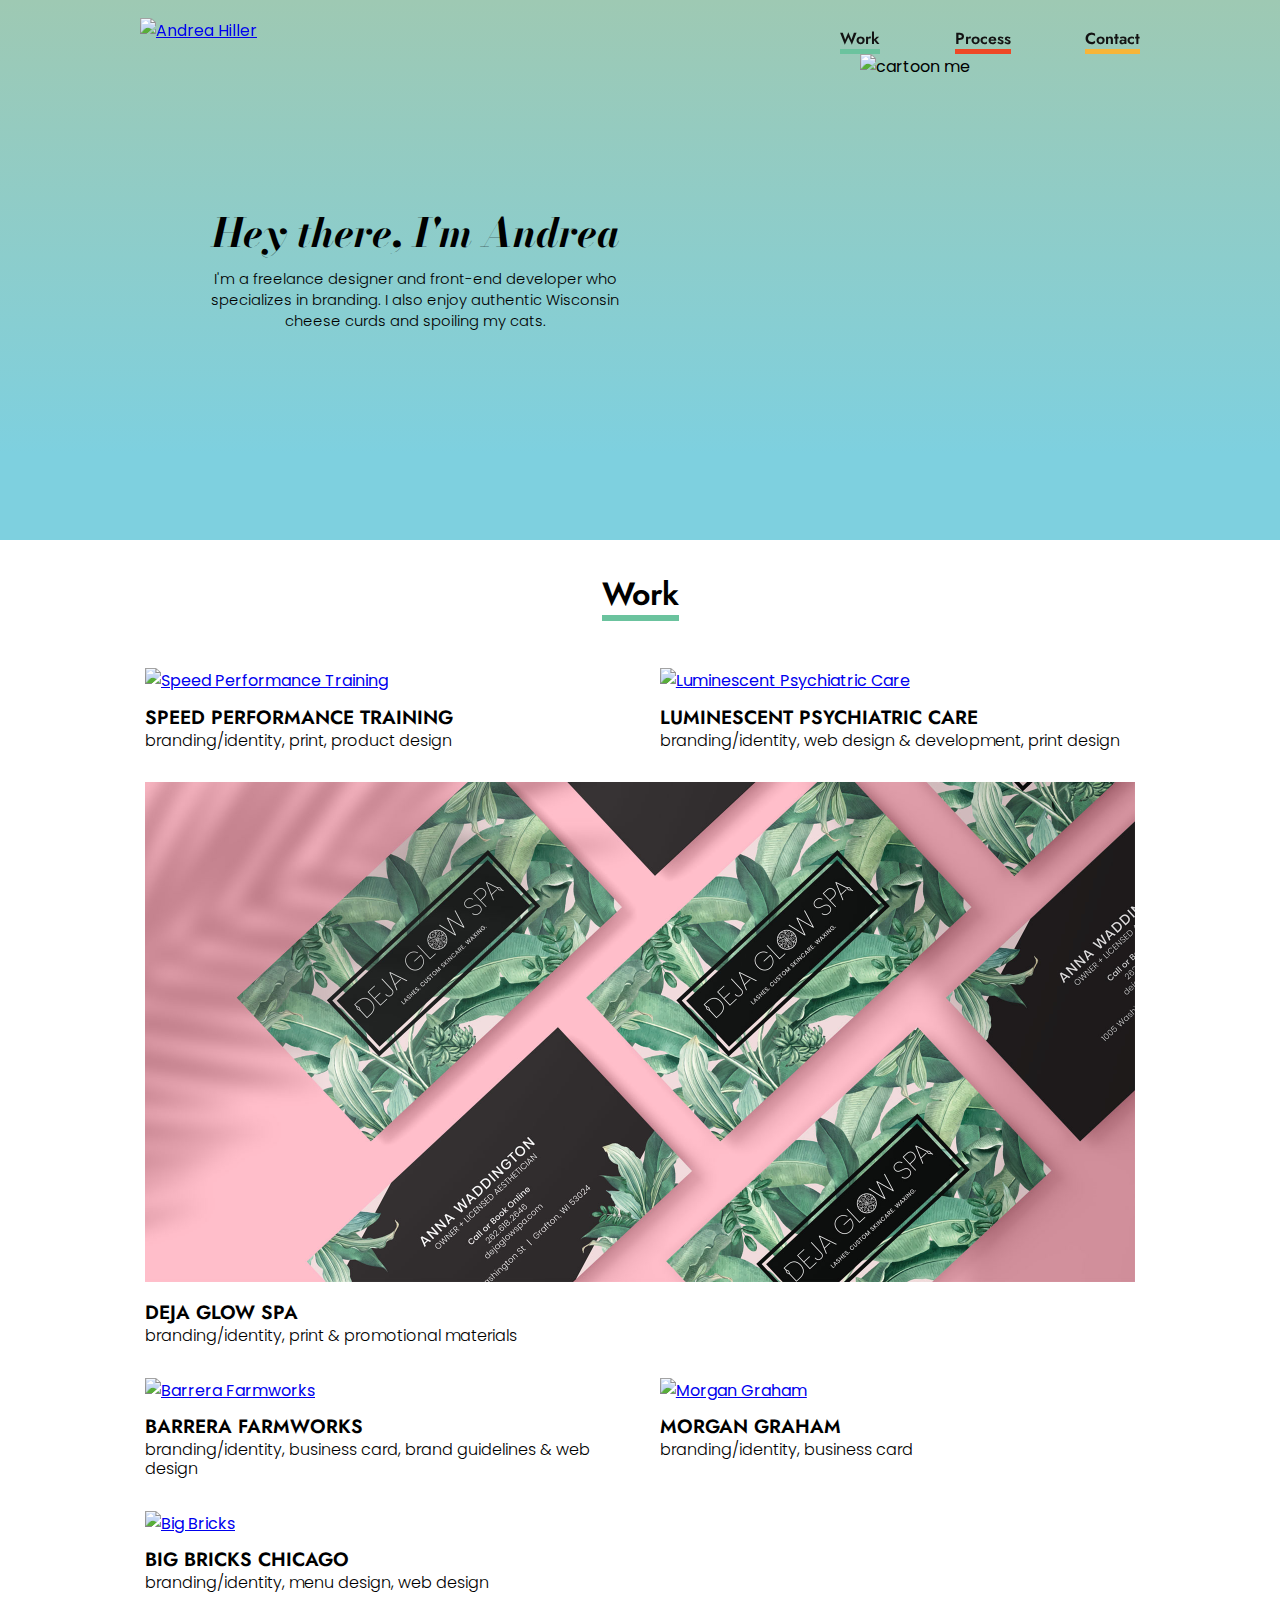
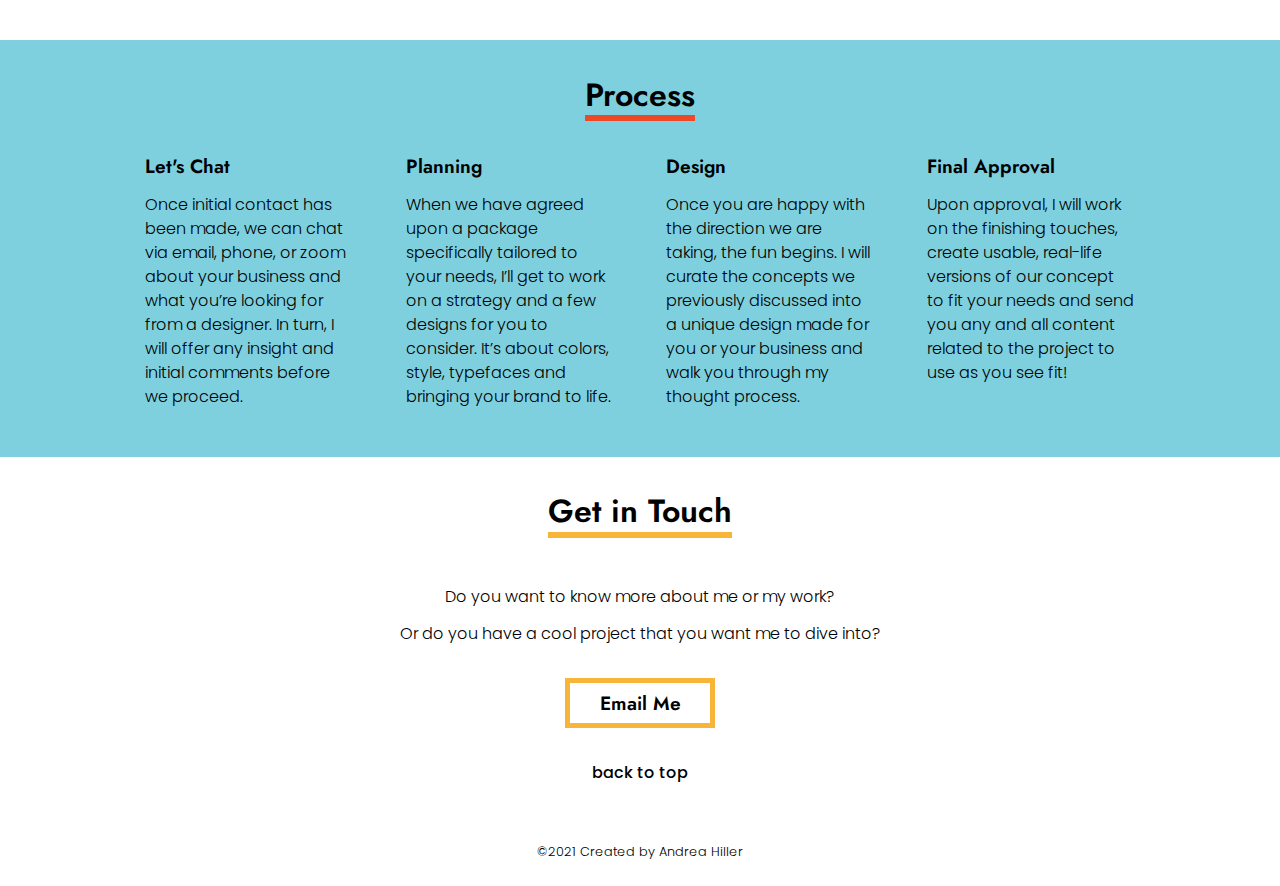
==== commit edcdd1b6: "Revert "Update index.html"" ====
--- a/index.html
+++ b/index.html
@@ -24,18 +24,18 @@
     </head>
 
     <body>
-        <nav id="nav-shimmy" class=" nav1 flex-center">
-            <div id="nav-shimmy" class="nav-container flex">
-                <div id="nav-shimmy" class="logo-area flex">
+        <nav class="flex-center nav2">
+            <div class="nav-container flex">
+                <div class="logo-area flex">
                     <a href="index.html">
                         <img src="resources/images/andrea-logo-2.svg" alt="Andrea Hiller">
                     </a>
                 </div>
                     <div class="links-container flex-center">
                         <ul class="nav-links flex">
-                            <li><a class="work-link" href="#work-c">Work</a></li>
-                            <li><a class="process-link" href="#process-c">Process</a></li>
-                            <li><a class="contact-link" href="#contact-c">Contact</a></li>
+                            <li><a class="work-link" href="index.html">Work</a></li>
+                            <li><a class="process-link" href="index.html">Process</a></li>
+                            <li><a class="contact-link" href="index.html">Contact</a></li>
                         </ul>
                     </div>
                 <div class="burger">
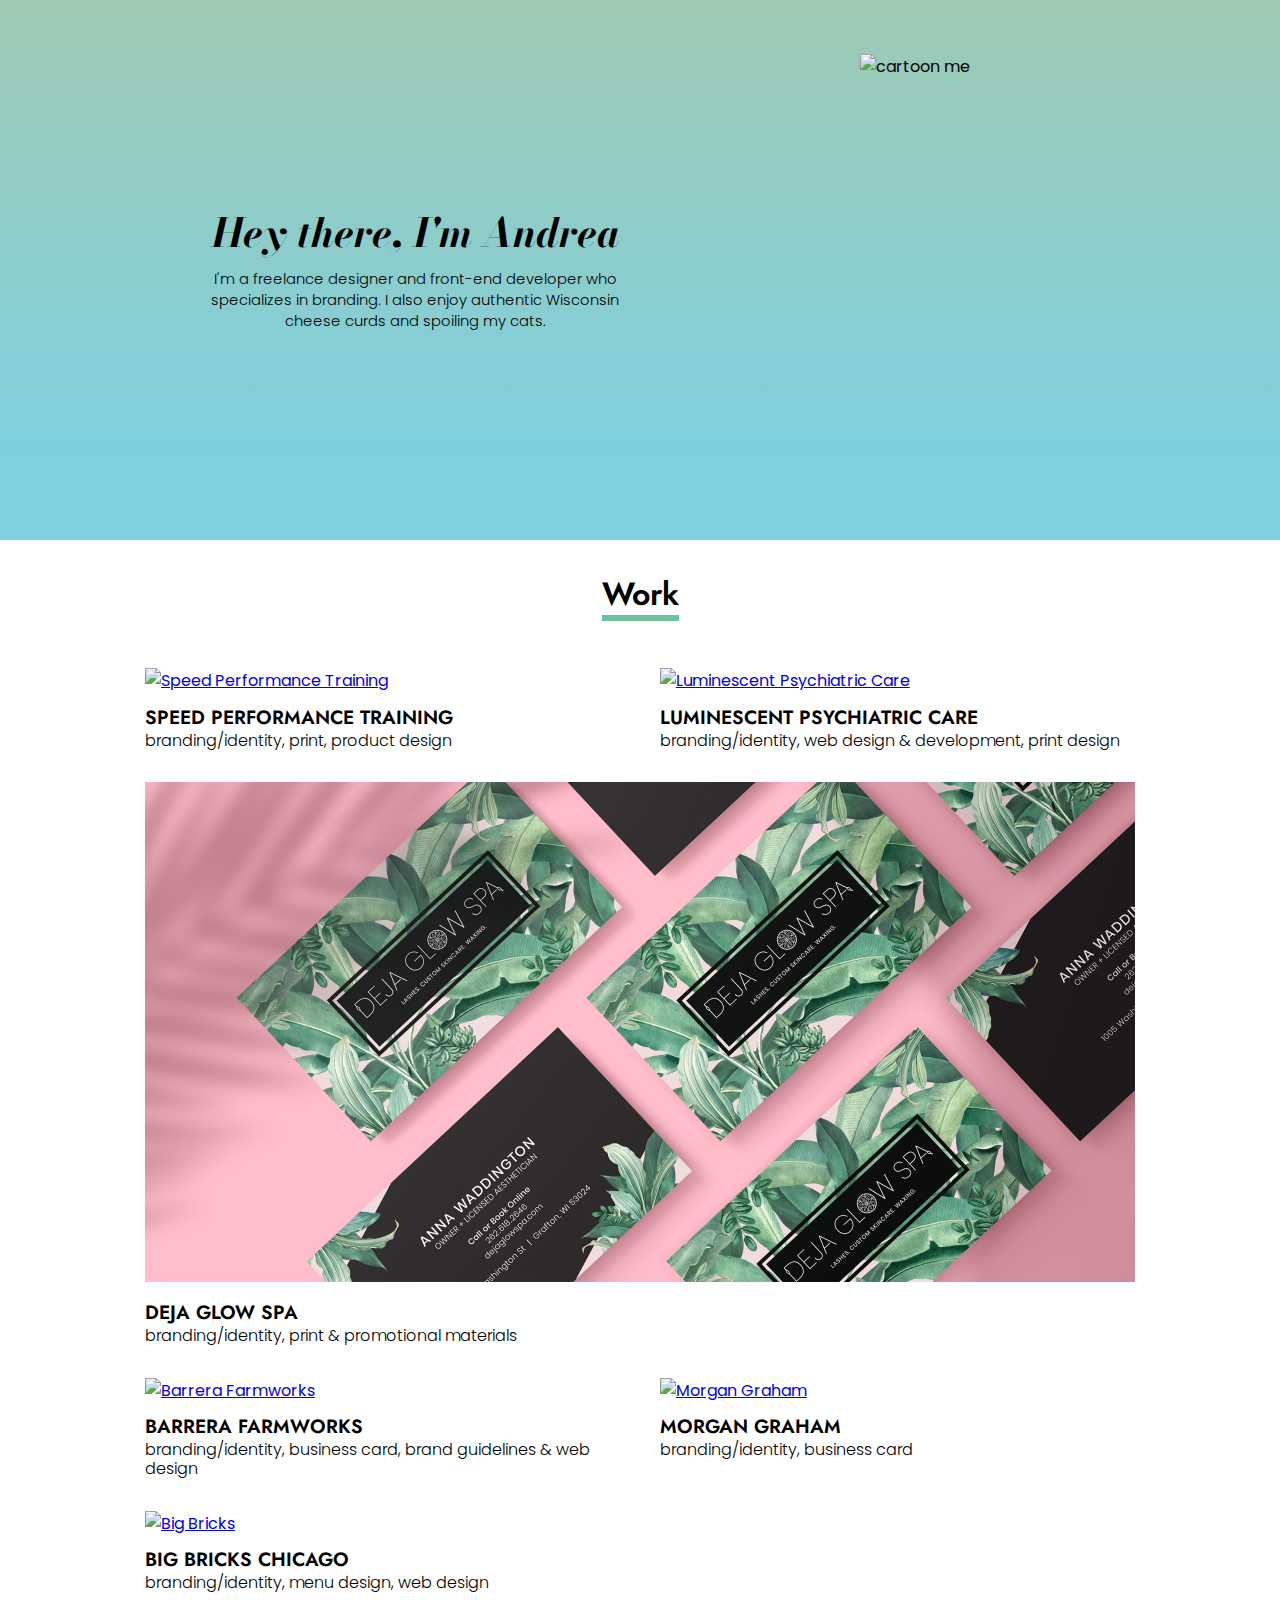
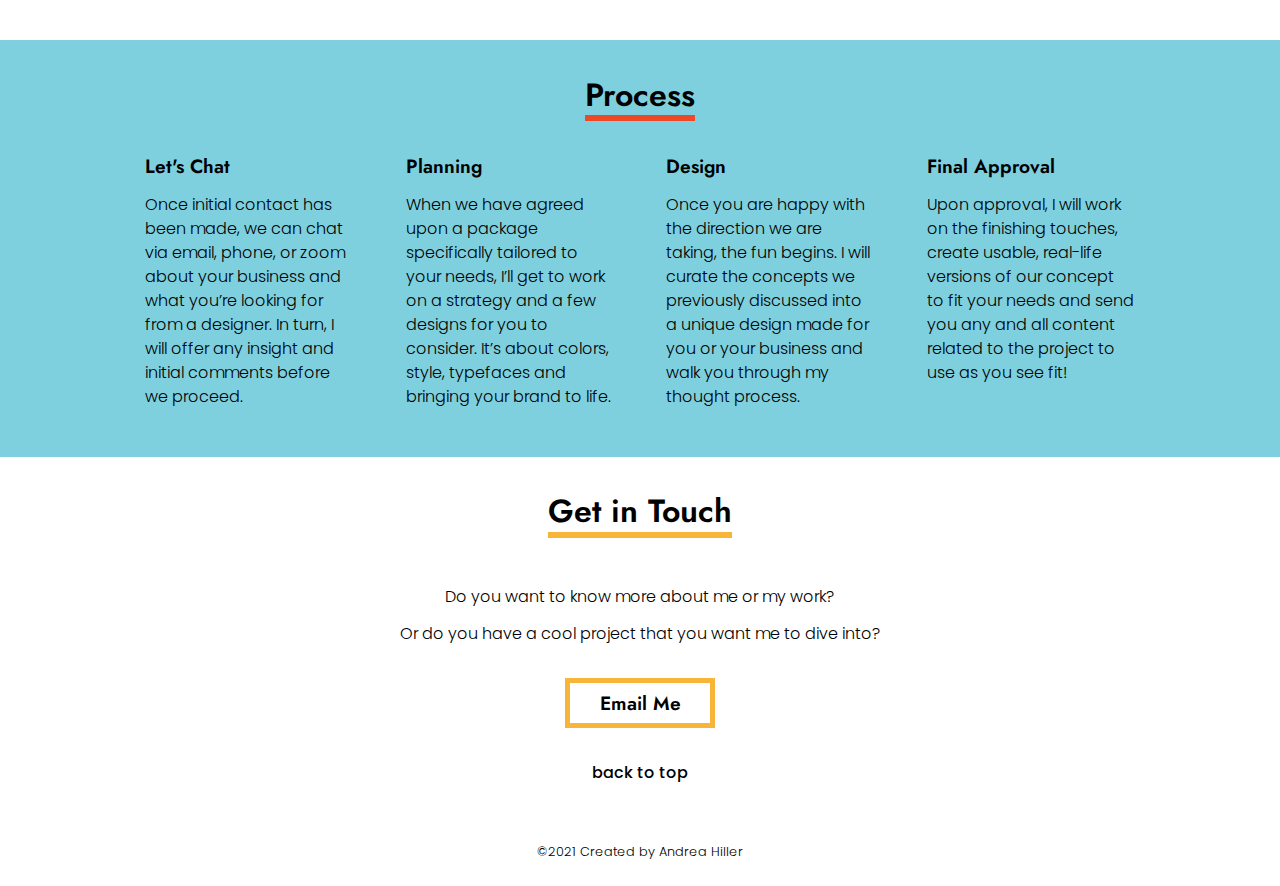
==== commit ec66fe4a: "Revert "Update index.html"" ====
--- a/index.html
+++ b/index.html
@@ -24,18 +24,18 @@
     </head>
 
     <body>
-        <nav class="flex-center nav2">
-            <div class="nav-container flex">
-                <div class="logo-area flex">
+        <nav id="nav-shimmy" class=" nav1 flex-center">
+            <div id="nav-shimmy" class="nav-container flex">
+                <div id="nav-shimmy" class="logo-area flex">
                     <a href="index.html">
                         <img src="resources/images/andrea-logo-2.svg" alt="Andrea Hiller">
                     </a>
                 </div>
                     <div class="links-container flex-center">
                         <ul class="nav-links flex">
-                            <li><a class="work-link" href="index.html">Work</a></li>
-                            <li><a class="process-link" href="index.html">Process</a></li>
-                            <li><a class="contact-link" href="index.html">Contact</a></li>
+                            <li><a class="work-link" href="#work-c">Work</a></li>
+                            <li><a class="process-link" href="#process-c">Process</a></li>
+                            <li><a class="contact-link" href="#contact-c">Contact</a></li>
                         </ul>
                     </div>
                 <div class="burger">
